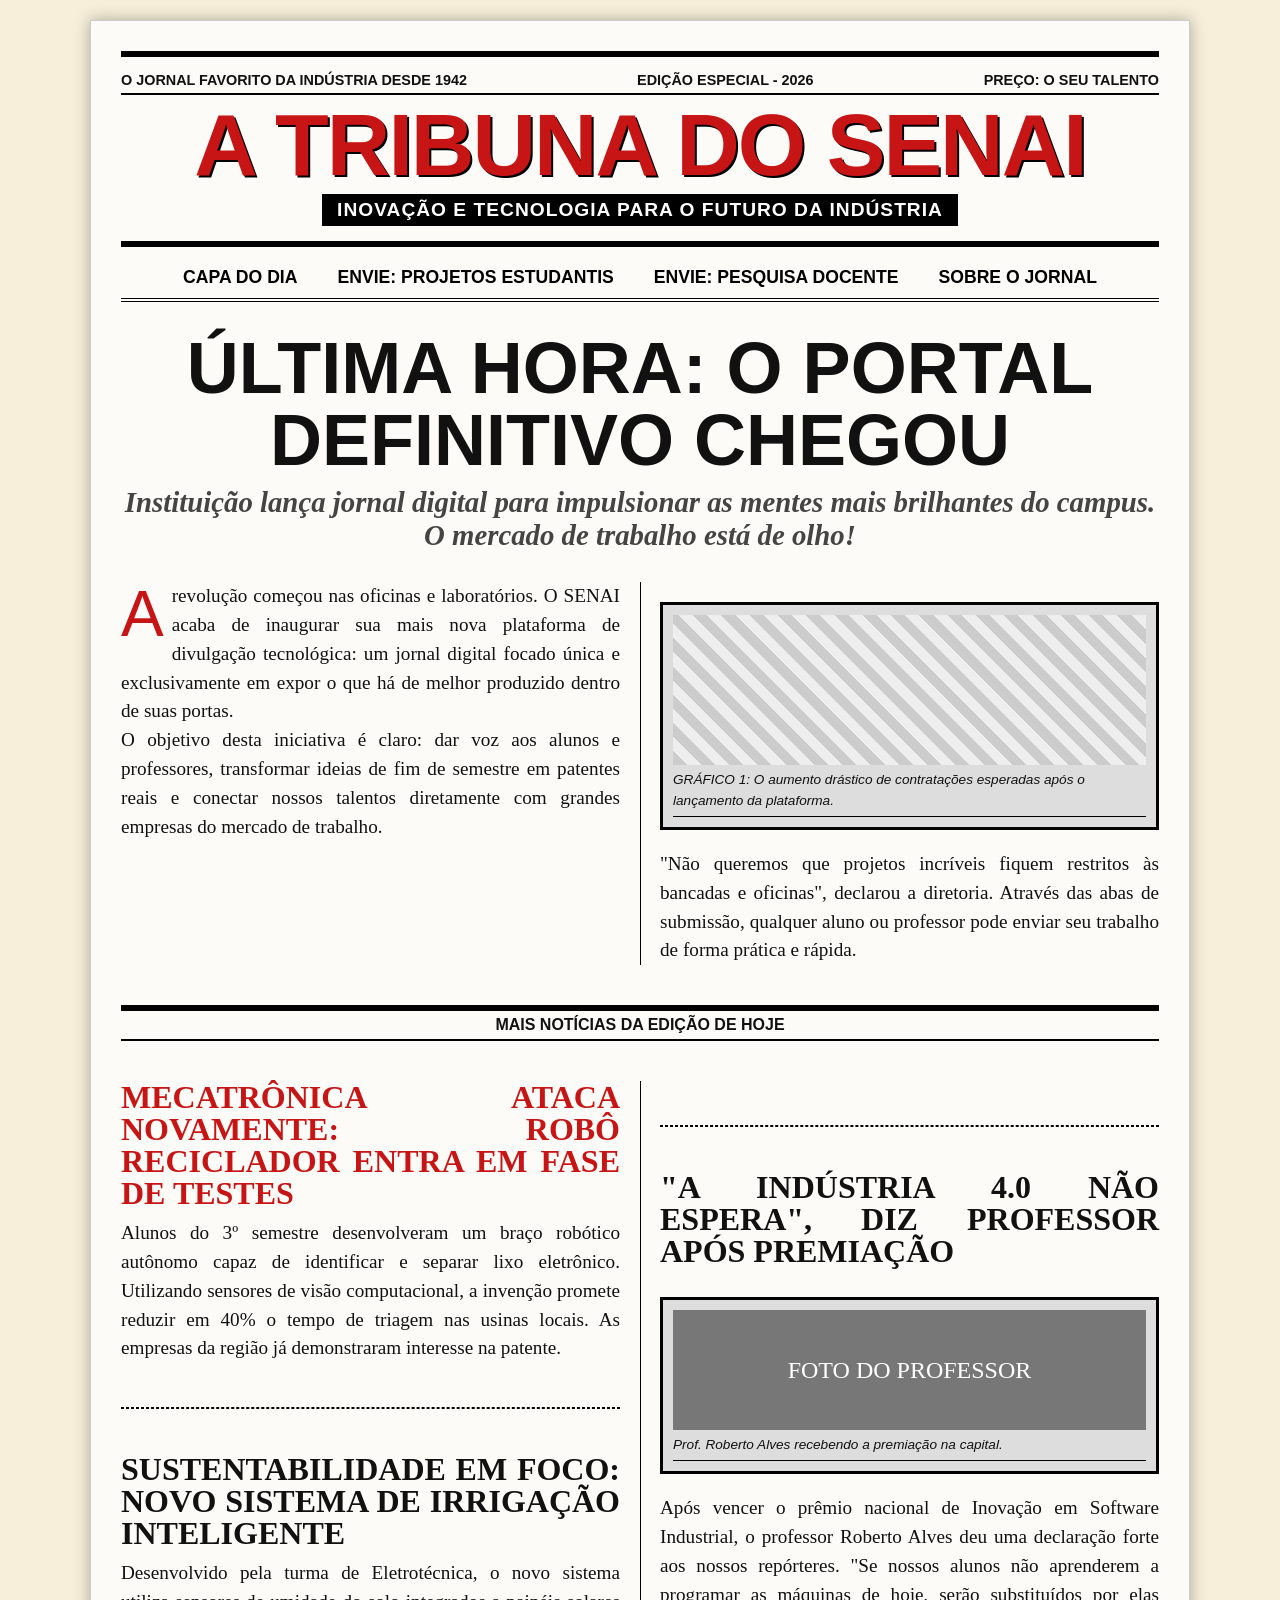
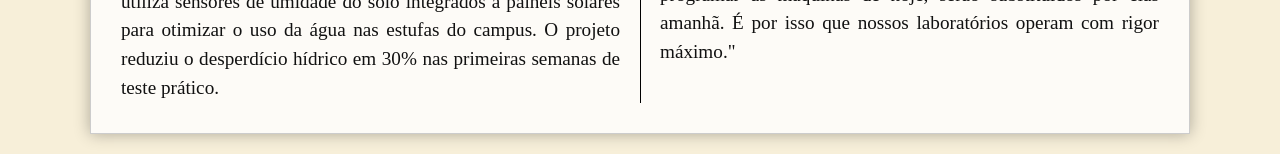
==== index.html @ 489e4335 "a" ====
<!DOCTYPE html>
<html lang="pt-br">
<head>
    <meta charset="UTF-8">
    <title>Tribuna SENAI - Capa</title>
    <link rel="stylesheet" href="style.css">
</head>
<body>

    <div class="folha-jornal">
        
        <div class="cabecalho">
            <div class="data-edicao">
                <span>O jornal favorito da Indústria desde 1942</span>
                <span>Edição Especial - 2026</span>
                <span>Preço: O Seu Talento</span>
            </div>
            <h1 class="titulo-jornal">A TRIBUNA DO SENAI</h1>
            <div class="subtitulo-jornal">INOVAÇÃO E TECNOLOGIA PARA O FUTURO DA INDÚSTRIA</div>
        </div>

        <nav>
            <a href="index.html">Capa do Dia</a>
            <a href="alunos.html">Envie: Projetos Estudantis</a>
            <a href="professores.html">Envie: Pesquisa Docente</a>
            <a href="sobre.html">Sobre o Jornal</a>
        </nav>

        <div class="manchete-principal">
            <h1>ÚLTIMA HORA: O PORTAL DEFINITIVO CHEGOU</h1>
            <h2>Instituição lança jornal digital para impulsionar as mentes mais brilhantes do campus. O mercado de trabalho está de olho!</h2>
        </div>

        <div class="colunas-noticia">
            <p class="primeira-letra">
                A revolução começou nas oficinas e laboratórios. O SENAI acaba de inaugurar sua mais nova plataforma de divulgação tecnológica: um jornal digital focado única e exclusivamente em expor o que há de melhor produzido dentro de suas portas. 
            </p>
            <p>
                O objetivo desta iniciativa é claro: dar voz aos alunos e professores, transformar ideias de fim de semestre em patentes reais e conectar nossos talentos diretamente com grandes empresas do mercado de trabalho.
            </p>

            <div class="foto-jornal">
                <div style="width: 100%; height: 150px; background: repeating-linear-gradient(45deg, #ccc, #ccc 10px, #eee 10px, #eee 20px);"></div>
                <div class="legenda">GRÁFICO 1: O aumento drástico de contratações esperadas após o lançamento da plataforma.</div>
            </div>

            <p>
                "Não queremos que projetos incríveis fiquem restritos às bancadas e oficinas", declarou a diretoria. Através das abas de submissão, qualquer aluno ou professor pode enviar seu trabalho de forma prática e rápida.
            </p>
        </div>

        <div style="border-top: 6px solid #000; border-bottom: 2px solid #000; margin: 40px 0; padding: 5px 0; text-align: center; font-weight: bold; font-family: Arial;">
            MAIS NOTÍCIAS DA EDIÇÃO DE HOJE
        </div>

        <div class="colunas-noticia">
            <!-- Notícia 1 -->
            <h2 style="font-family: 'Impact'; font-size: 2rem; color: #c71515; line-height: 1; margin-bottom: 10px;">
                MECATRÔNICA ATACA NOVAMENTE: ROBÔ RECICLADOR ENTRA EM FASE DE TESTES
            </h2>
            <p>
                Alunos do 3º semestre desenvolveram um braço robótico autônomo capaz de identificar e separar lixo eletrônico. Utilizando sensores de visão computacional, a invenção promete reduzir em 40% o tempo de triagem nas usinas locais. As empresas da região já demonstraram interesse na patente.
            </p>
            
            <br><hr style="border: 1px dashed #000; margin: 15px 0;"><br>

            <!-- Notícia 2 -->
            <h2 style="font-family: 'Impact'; font-size: 2rem; color: #111; line-height: 1; margin-bottom: 10px;">
                SUSTENTABILIDADE EM FOCO: NOVO SISTEMA DE IRRIGAÇÃO INTELIGENTE
            </h2>
            <p>
                Desenvolvido pela turma de Eletrotécnica, o novo sistema utiliza sensores de umidade do solo integrados a painéis solares para otimizar o uso da água nas estufas do campus. O projeto reduziu o desperdício hídrico em 30% nas primeiras semanas de teste prático.
            </p>

            <br><hr style="border: 1px dashed #000; margin: 15px 0;"><br>

            <!-- Notícia 3 -->
            <h2 style="font-family: 'Impact'; font-size: 2rem; color: #111; line-height: 1; margin-bottom: 10px;">
                "A INDÚSTRIA 4.0 NÃO ESPERA", DIZ PROFESSOR APÓS PREMIAÇÃO
            </h2>
            <div class="foto-jornal">
                <div style="width: 100%; height: 120px; background-color: #777; color: #fff; display: flex; align-items: center; justify-content: center; font-family: 'Impact'; font-size: 1.5rem;">FOTO DO PROFESSOR</div>
                <div class="legenda">Prof. Roberto Alves recebendo a premiação na capital.</div>
            </div>
            <p>
                Após vencer o prêmio nacional de Inovação em Software Industrial, o professor Roberto Alves deu uma declaração forte aos nossos repórteres. "Se nossos alunos não aprenderem a programar as máquinas de hoje, serão substituídos por elas amanhã. É por isso que nossos laboratórios operam com rigor máximo." 
            </p>

        </div>

    </div>

</body>
</html>
---- style.css ----
/* style.css - Tema Jornal Digital SENAI */

/* Fontes e Reset */
* {
    margin: 0;
    padding: 0;
    box-sizing: border-box;
}

body {
    background-color: #f7efd9;
    color: #111;
    font-family: 'Times New Roman', Times, serif; 
    padding: 20px;
}

.folha-jornal {
    max-width: 1100px;
    margin: 0 auto;
    background-color: #fdfbf7;
    padding: 30px;
    border: 1px solid #ccc;
    box-shadow: 0 0 15px rgba(0,0,0,0.3);
}

.cabecalho {
    text-align: center;
    border-top: 6px solid #000;
    border-bottom: 6px solid #000;
    padding: 15px 0;
    margin-bottom: 10px;
}

.data-edicao {
    display: flex;
    justify-content: space-between;
    font-size: 0.9em;
    font-family: Arial, sans-serif;
    text-transform: uppercase;
    font-weight: bold;
    border-bottom: 2px solid #000;
    padding-bottom: 5px;
    margin-bottom: 10px;
}

.titulo-jornal {
    font-family: 'Impact', 'Arial Black', sans-serif;
    font-size: 5.5rem;
    color: #c71515; 
    text-transform: uppercase;
    letter-spacing: -2px;
    line-height: 0.9;
    text-shadow: 2px 2px 0px #000;
    margin: 10px 0;
}

.subtitulo-jornal {
    font-family: Arial, sans-serif;
    background-color: #000;
    color: #fff;
    display: inline-block;
    padding: 5px 15px;
    font-weight: bold;
    letter-spacing: 1px;
    font-size: 1.2rem;
}

nav {
    display: flex;
    justify-content: center;
    border-bottom: 4px double #000;
    padding: 10px 0;
    margin-bottom: 30px;
}

nav a {
    color: #000;
    text-decoration: none;
    font-family: Arial, sans-serif;
    font-weight: bold;
    font-size: 1.1rem;
    margin: 0 20px;
    text-transform: uppercase;
    transition: color 0.2s;
}

nav a:hover {
    color: #c71515;
    text-decoration: underline;
}

.manchete-principal {
    text-align: center;
    margin-bottom: 30px;
}

.manchete-principal h1 {
    font-family: 'Impact', 'Arial Black', sans-serif;
    font-size: 4.5rem;
    text-transform: uppercase;
    line-height: 1;
    margin-bottom: 10px;
}

.manchete-principal h2 {
    font-size: 1.8rem;
    font-style: italic;
    color: #444;
}

.colunas-noticia {
    column-count: 2; 
    column-gap: 40px;
    column-rule: 1px solid #000; 
    font-size: 1.2rem;
    line-height: 1.5;
    text-align: justify;
}

.primeira-letra::first-letter {
    font-size: 4rem;
    font-family: 'Impact', sans-serif;
    float: left;
    margin-right: 8px;
    line-height: 1;
    color: #c71515;
}

.foto-jornal {
    width: 100%;
    border: 3px solid #000;
    background-color: #ddd;
    display: inline-flex; /* Alterado para evitar quebra */
    flex-direction: column;
    align-items: center;
    justify-content: center;
    margin: 20px 0;
    padding: 10px;
    break-inside: avoid; /* CORREÇÃO: Evita que a foto quebre entre as colunas */
    page-break-inside: avoid;
}

.foto-jornal img {
    max-width: 100%;
    height: auto;
    filter: grayscale(100%) contrast(120%);
}

.legenda {
    font-family: Arial, sans-serif;
    font-size: 0.85rem;
    font-style: italic;
    border-bottom: 1px solid #000;
    padding-bottom: 5px;
    margin-top: 5px;
    width: 100%;
    text-align: left;
}

/* --- NOVOS ESTILOS PARA O GRÁFICO (Página Sobre Nós) --- */
.grafico-container {
    break-inside: avoid;
    margin: 30px 0;
}

.grafico-barras {
    display: flex;
    align-items: flex-end;
    gap: 15px;
    height: 180px;
    padding: 10px;
    border-bottom: 2px solid #000;
    border-left: 2px solid #000;
    background-color: #fdfbf7;
}

.barra {
    flex: 1;
    background-color: #444;
    text-align: center;
    color: white;
    font-family: Arial, sans-serif;
    font-weight: bold;
    display: flex;
    align-items: flex-end;
    justify-content: center;
    padding-bottom: 10px;
    transition: background-color 0.3s;
}

.barra:hover {
    background-color: #c71515;
}

.labels-grafico {
    display: flex;
    justify-content: space-between;
    font-family: Arial, sans-serif;
    font-size: 0.9rem;
    font-weight: bold;
    margin-top: 5px;
    padding-left: 10px;
}
/* -------------------------------------------------------- */

.formulario-box {
    border: 4px solid #000;
    padding: 30px;
    background-color: #f4f4f4;
    margin-top: 20px;
    break-inside: avoid;
}

.formulario-box h2 {
    font-family: 'Impact', sans-serif;
    font-size: 2.5rem;
    text-transform: uppercase;
    margin-bottom: 20px;
    color: #c71515;
    text-align: center;
}

.form-group {
    margin-bottom: 15px;
    font-family: Arial, sans-serif;
}

.form-group label {
    display: block;
    font-weight: bold;
    margin-bottom: 5px;
    text-transform: uppercase;
    font-size: 0.9rem;
}

.form-group input, .form-group textarea {
    width: 100%;
    padding: 10px;
    border: 2px solid #000;
    background-color: #fff;
    font-family: Arial, sans-serif;
}

.btn-enviar {
    display: block;
    width: 100%;
    background-color: #c71515;
    color: #fff;
    font-family: 'Impact', sans-serif;
    font-size: 1.8rem;
    border: 3px solid #000;
    padding: 15px;
    cursor: pointer;
    text-transform: uppercase;
    transition: background 0.3s;
}

.btn-enviar:hover {
    background-color: #000;
}

.modal-overlay {
    display: none;
    position: fixed;
    top: 0; left: 0; width: 100%; height: 100%;
    background: rgba(0,0,0,0.8);
    align-items: center; justify-content: center;
    z-index: 1000;
}

.modal-content {
    background: #fdfbf7;
    padding: 40px;
    border: 5px solid #c71515;
    text-align: center;
    max-width: 500px;
    font-family: Arial, sans-serif;
}

.modal-content h3 {
    font-family: 'Impact', sans-serif;
    font-size: 2.5rem;
    margin-bottom: 15px;
    text-transform: uppercase;
}

.modal-btn {
    background: #000;
    color: #fff;
    padding: 10px 20px;
    border: none;
    font-weight: bold;
    cursor: pointer;
    margin-top: 20px;
    font-size: 1.2rem;
}
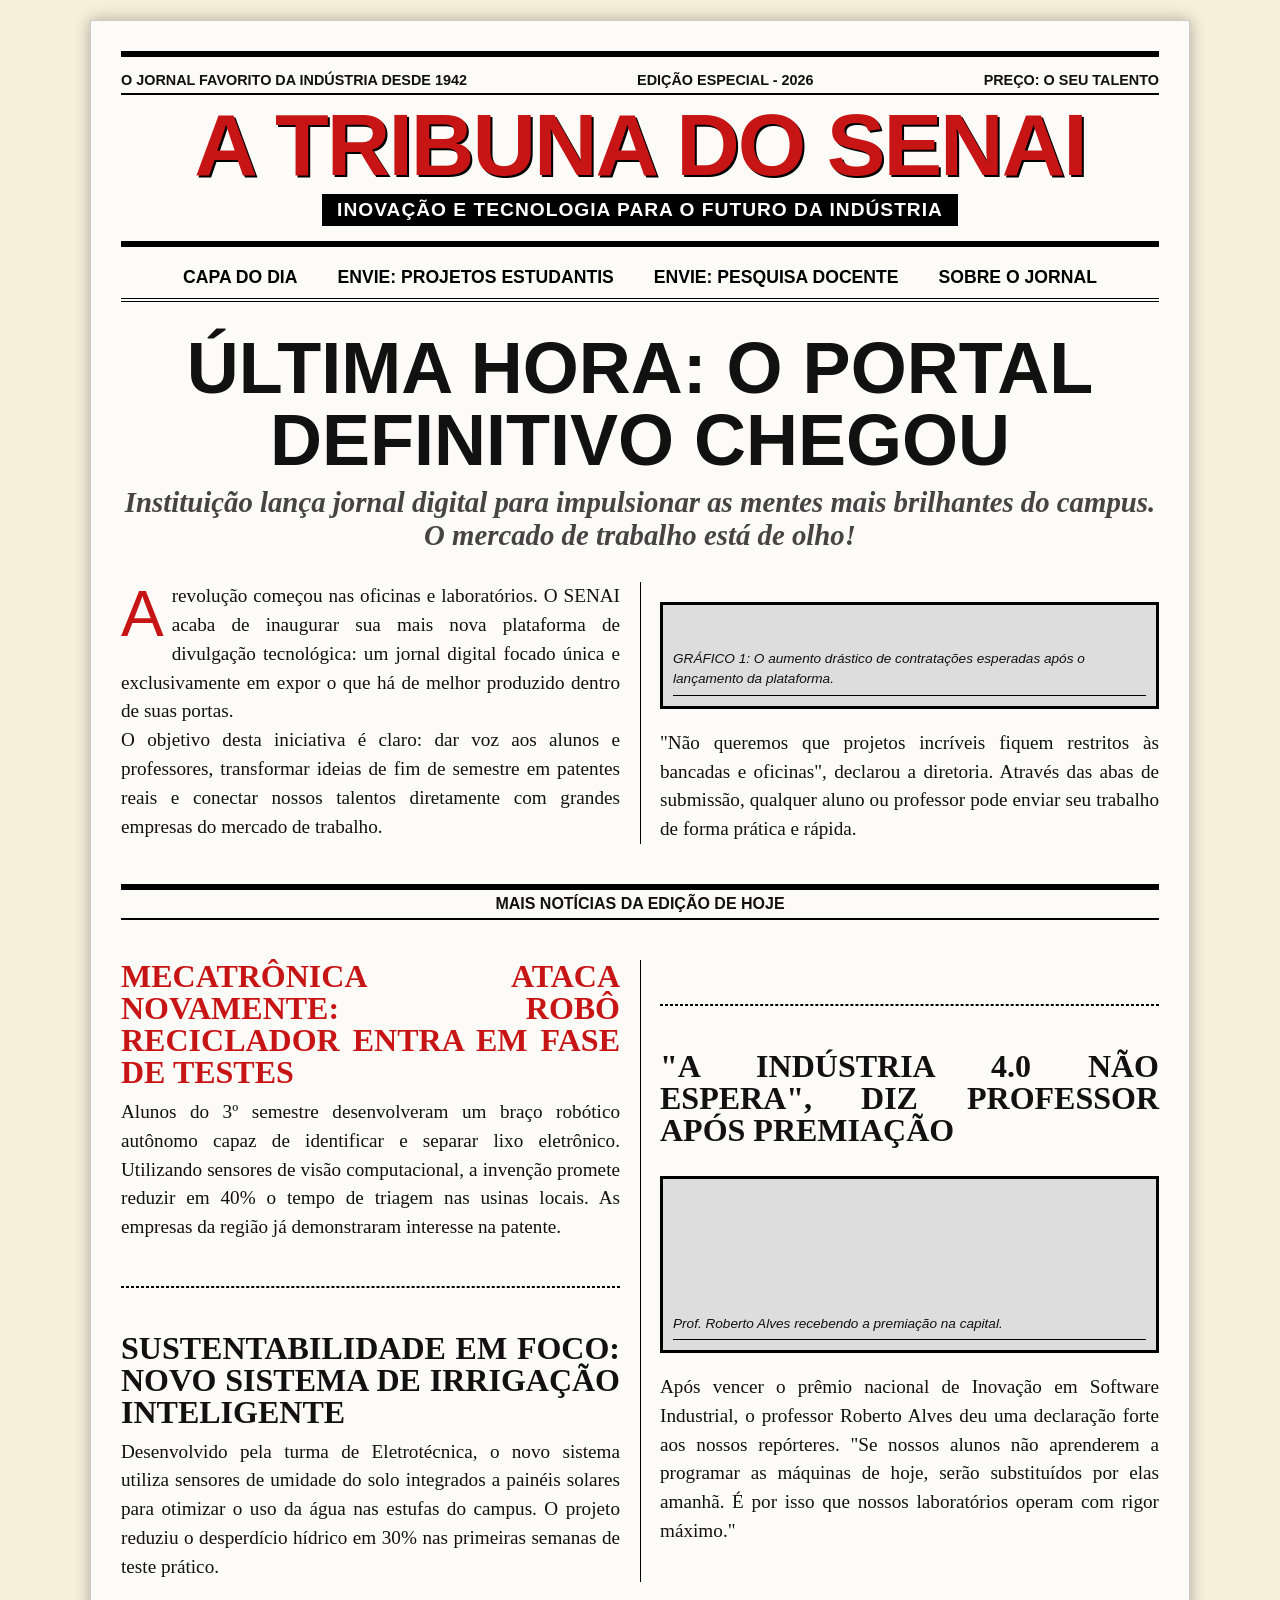
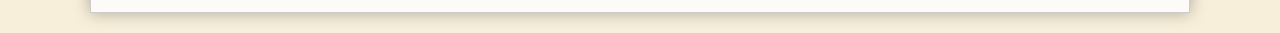
==== commit 93733229: "Finalizado" ====
--- a/index.html
+++ b/index.html
@@ -40,7 +40,7 @@
             </p>
 
             <div class="foto-jornal">
-                <div style="width: 100%; height: 150px; background: repeating-linear-gradient(45deg, #ccc, #ccc 10px, #eee 10px, #eee 20px);"></div>
+                <div style="height: 100%; width: 150;"><img src="grafico.jpeg" alt=""></div>
                 <div class="legenda">GRÁFICO 1: O aumento drástico de contratações esperadas após o lançamento da plataforma.</div>
             </div>
 
@@ -79,7 +79,7 @@
                 "A INDÚSTRIA 4.0 NÃO ESPERA", DIZ PROFESSOR APÓS PREMIAÇÃO
             </h2>
             <div class="foto-jornal">
-                <div style="width: 100%; height: 120px; background-color: #777; color: #fff; display: flex; align-items: center; justify-content: center; font-family: 'Impact'; font-size: 1.5rem;">FOTO DO PROFESSOR</div>
+                <div style="width: 100%; height: 120px;"><img src="homen.jpeg" alt=""></div>
                 <div class="legenda">Prof. Roberto Alves recebendo a premiação na capital.</div>
             </div>
             <p>
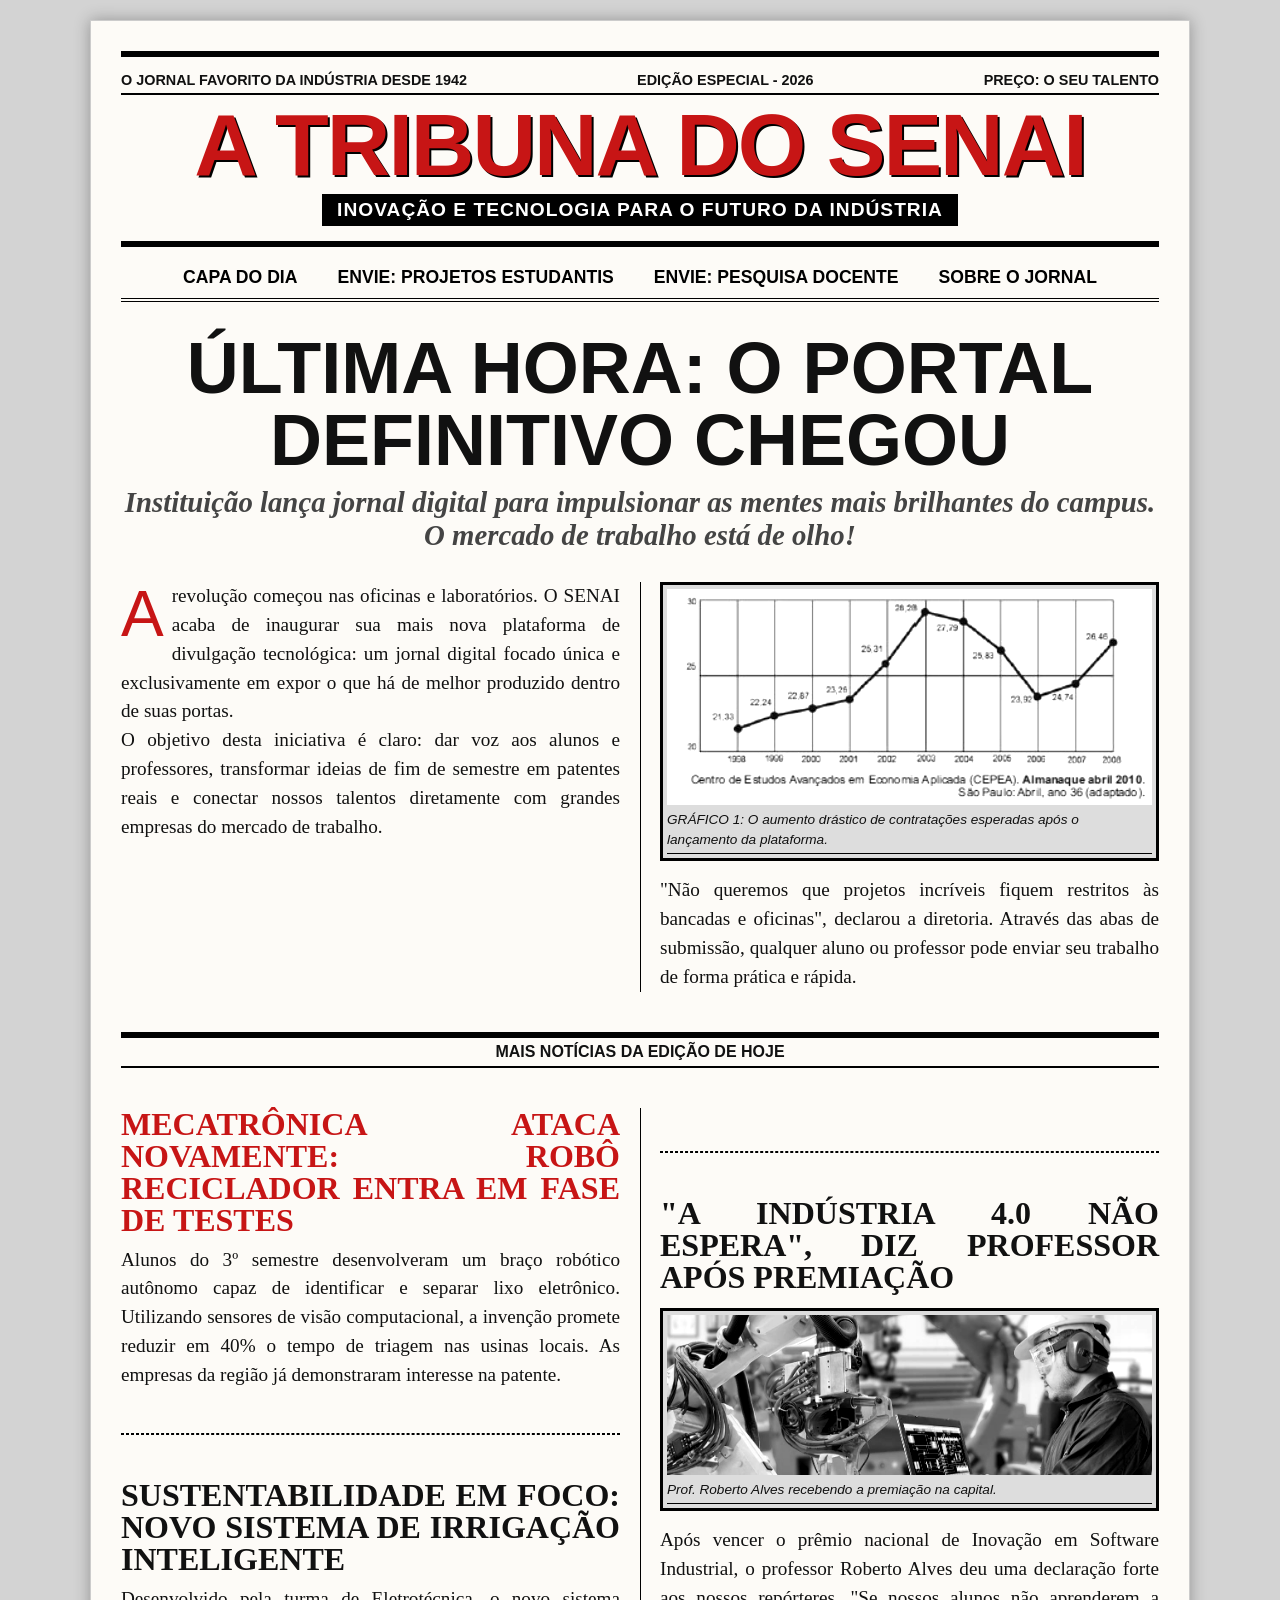
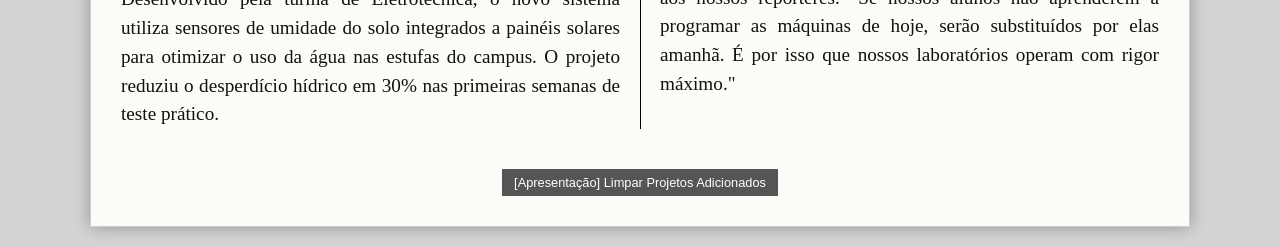
==== commit d2255471: "Add files via upload 3.0" ====
--- a/index.html
+++ b/index.html
@@ -26,6 +26,7 @@
             <a href="sobre.html">Sobre o Jornal</a>
         </nav>
 
+        <!-- MANCHETE PRINCIPAL -->
         <div class="manchete-principal">
             <h1>ÚLTIMA HORA: O PORTAL DEFINITIVO CHEGOU</h1>
             <h2>Instituição lança jornal digital para impulsionar as mentes mais brilhantes do campus. O mercado de trabalho está de olho!</h2>
@@ -39,8 +40,9 @@
                 O objetivo desta iniciativa é claro: dar voz aos alunos e professores, transformar ideias de fim de semestre em patentes reais e conectar nossos talentos diretamente com grandes empresas do mercado de trabalho.
             </p>
 
+            <!-- FOTO DA NOTÍCIA DE CAPA -->
             <div class="foto-jornal">
-                <div style="height: 100%; width: 150;"><img src="grafico.jpeg" alt=""></div>
+                <img src="grafico.jpeg" alt="Gráfico de crescimento">
                 <div class="legenda">GRÁFICO 1: O aumento drástico de contratações esperadas após o lançamento da plataforma.</div>
             </div>
 
@@ -53,42 +55,119 @@
             MAIS NOTÍCIAS DA EDIÇÃO DE HOJE
         </div>
 
+        <!-- NOTÍCIAS FICTÍCIAS FIXAS SEPARADAS POR LINHAS -->
         <div class="colunas-noticia">
             <!-- Notícia 1 -->
-            <h2 style="font-family: 'Impact'; font-size: 2rem; color: #c71515; line-height: 1; margin-bottom: 10px;">
-                MECATRÔNICA ATACA NOVAMENTE: ROBÔ RECICLADOR ENTRA EM FASE DE TESTES
-            </h2>
-            <p>
-                Alunos do 3º semestre desenvolveram um braço robótico autônomo capaz de identificar e separar lixo eletrônico. Utilizando sensores de visão computacional, a invenção promete reduzir em 40% o tempo de triagem nas usinas locais. As empresas da região já demonstraram interesse na patente.
-            </p>
-            
+            <div style="break-inside: avoid;">
+                <h2 style="font-family: 'Impact'; font-size: 2rem; color: #c71515; line-height: 1; margin-bottom: 10px;">
+                    MECATRÔNICA ATACA NOVAMENTE: ROBÔ RECICLADOR ENTRA EM FASE DE TESTES
+                </h2>
+                <p>
+                    Alunos do 3º semestre desenvolveram um braço robótico autônomo capaz de identificar e separar lixo eletrônico. Utilizando sensores de visão computacional, a invenção promete reduzir em 40% o tempo de triagem nas usinas locais. As empresas da região já demonstraram interesse na patente.
+                </p>
+            </div>
+
             <br><hr style="border: 1px dashed #000; margin: 15px 0;"><br>
 
             <!-- Notícia 2 -->
-            <h2 style="font-family: 'Impact'; font-size: 2rem; color: #111; line-height: 1; margin-bottom: 10px;">
-                SUSTENTABILIDADE EM FOCO: NOVO SISTEMA DE IRRIGAÇÃO INTELIGENTE
-            </h2>
-            <p>
-                Desenvolvido pela turma de Eletrotécnica, o novo sistema utiliza sensores de umidade do solo integrados a painéis solares para otimizar o uso da água nas estufas do campus. O projeto reduziu o desperdício hídrico em 30% nas primeiras semanas de teste prático.
-            </p>
+            <div style="break-inside: avoid;">
+                <h2 style="font-family: 'Impact'; font-size: 2rem; color: #111; line-height: 1; margin-bottom: 10px;">
+                    SUSTENTABILIDADE EM FOCO: NOVO SISTEMA DE IRRIGAÇÃO INTELIGENTE
+                </h2>
+                <p>
+                    Desenvolvido pela turma de Eletrotécnica, o novo sistema utiliza sensores de umidade do solo integrados a painéis solares para otimizar o uso da água nas estufas do campus. O projeto reduziu o desperdício hídrico em 30% nas primeiras semanas de teste prático.
+                </p>
+            </div>
 
             <br><hr style="border: 1px dashed #000; margin: 15px 0;"><br>
 
-            <!-- Notícia 3 -->
-            <h2 style="font-family: 'Impact'; font-size: 2rem; color: #111; line-height: 1; margin-bottom: 10px;">
-                "A INDÚSTRIA 4.0 NÃO ESPERA", DIZ PROFESSOR APÓS PREMIAÇÃO
-            </h2>
-            <div class="foto-jornal">
-                <div style="width: 100%; height: 120px;"><img src="homen.jpeg" alt=""></div>
-                <div class="legenda">Prof. Roberto Alves recebendo a premiação na capital.</div>
+            <!-- Notícia 3 com foto -->
+            <div style="break-inside: avoid;">
+                <h2 style="font-family: 'Impact'; font-size: 2rem; color: #111; line-height: 1; margin-bottom: 10px;">
+                    "A INDÚSTRIA 4.0 NÃO ESPERA", DIZ PROFESSOR APÓS PREMIAÇÃO
+                </h2>
+                <div class="foto-jornal">
+                    <img src="homen.jpeg" alt="Prof. Roberto Alves">
+                    <div class="legenda">Prof. Roberto Alves recebendo a premiação na capital.</div>
+                </div>
+                <p>
+                    Após vencer o prêmio nacional de Inovação em Software Industrial, o professor Roberto Alves deu uma declaração forte aos nossos repórteres. "Se nossos alunos não aprenderem a programar as máquinas de hoje, serão substituídos por elas amanhã. É por isso que nossos laboratórios operam com rigor máximo." 
+                </p>
             </div>
-            <p>
-                Após vencer o prêmio nacional de Inovação em Software Industrial, o professor Roberto Alves deu uma declaração forte aos nossos repórteres. "Se nossos alunos não aprenderem a programar as máquinas de hoje, serão substituídos por elas amanhã. É por isso que nossos laboratórios operam com rigor máximo." 
-            </p>
+        </div>
 
+        <!-- SEÇÃO DE PROJETOS ENVIADOS PELOS USUÁRIOS (SEPARADOS TAMBÉM POR LINHAS PONTILHADAS) -->
+        <div id="secao-novos-projetos"></div>
+
+        <!-- Botão para resetar a demonstração -->
+        <div style="text-align: center; margin-top: 40px;">
+            <button onclick="limparProjetosApresentacao()" style="background-color: #555; color: #fff; border: none; padding: 6px 12px; font-size: 0.8rem; cursor: pointer;">[Apresentação] Limpar Projetos Adicionados</button>
         </div>
 
     </div>
 
+    <script>
+        function carregarProjetos() {
+            const conteiner = document.getElementById('secao-novos-projetos');
+            const projetosSalvos = JSON.parse(localStorage.getItem('projetosSENAI')) || [];
+
+            if (projetosSalvos.length === 0) {
+                conteiner.innerHTML = '';
+                return;
+            }
+
+            let htmlFinal = `
+                <div style="border-top: 6px solid #c71515; border-bottom: 2px solid #c71515; margin: 40px 0 25px 0; padding: 5px 0; text-align: center; font-weight: bold; font-family: Arial; color: #c71515;">
+                    PROJETOS E PESQUISAS PUBLICADOS PELA COMUNIDADE
+                </div>
+                <div class="colunas-noticia">
+            `;
+
+            projetosSalvos.forEach((proj, index) => {
+                htmlFinal += `
+                    <div style="break-inside: avoid;">
+                        <span style="background: #000; color: #fff; font-family: Arial; font-weight: bold; padding: 2px 6px; font-size: 0.75rem; text-transform: uppercase;">
+                            ${proj.tipo === 'aluno' ? 'PROJETO ESTUDANTIL' : 'PESQUISA DOCENTE'}
+                        </span>
+                        <h2 style="font-family: 'Impact'; font-size: 2rem; color: #111; line-height: 1; margin: 10px 0 5px 0;">
+                            ${proj.titulo}
+                        </h2>
+                        <p style="font-family: Arial, sans-serif; font-size: 0.85rem; font-weight: bold; color: #c71515; margin-bottom: 10px;">
+                            ${proj.tipo === 'aluno' ? 'Autores:' : 'Responsável:'} ${proj.autores} | ${proj.subinfo}
+                        </p>
+                        
+                        ${proj.imagem ? `
+                            <div class="foto-jornal">
+                                <img src="${proj.imagem}" alt="${proj.titulo}">
+                                <div class="legenda">Registro enviado para a publicação.</div>
+                            </div>
+                        ` : ''}
+
+                        <p style="font-size: 1.1rem; line-height: 1.4; text-align: justify; font-family: 'Times New Roman', serif;">
+                            ${proj.descricao}
+                        </p>
+                    </div>
+                `;
+
+                // Adiciona linha tracejada entre os projetos adicionados
+                if (index < projetosSalvos.length - 1) {
+                    htmlFinal += `<br><hr style="border: 1px dashed #000; margin: 15px 0;"><br>`;
+                }
+            });
+
+            htmlFinal += `</div>`;
+            conteiner.innerHTML = htmlFinal;
+        }
+
+        function limparProjetosApresentacao() {
+            if (confirm("Deseja apagar os projetos adicionados para reiniciar a demonstração?")) {
+                localStorage.removeItem('projetosSENAI');
+                carregarProjetos();
+            }
+        }
+
+        window.onload = carregarProjetos;
+    </script>
+
 </body>
 </html>
--- a/style.css
+++ b/style.css
@@ -1,6 +1,5 @@
 /* style.css - Tema Jornal Digital SENAI */
 
-/* Fontes e Reset */
 * {
     margin: 0;
     padding: 0;
@@ -8,7 +7,7 @@
 }
 
 body {
-    background-color: #f7efd9;
+    background-color: rgb(211, 211, 211);
     color: #111;
     font-family: 'Times New Roman', Times, serif; 
     padding: 20px;
@@ -126,24 +125,27 @@
     color: #c71515;
 }
 
+/* FOTO AJUSTADA */
 .foto-jornal {
     width: 100%;
     border: 3px solid #000;
     background-color: #ddd;
-    display: inline-flex; /* Alterado para evitar quebra */
+    display: flex;
     flex-direction: column;
     align-items: center;
     justify-content: center;
-    margin: 20px 0;
-    padding: 10px;
-    break-inside: avoid; /* CORREÇÃO: Evita que a foto quebre entre as colunas */
+    margin: 15px 0;
+    padding: 4px;
+    break-inside: avoid;
     page-break-inside: avoid;
 }
 
 .foto-jornal img {
-    max-width: 100%;
-    height: auto;
+    width: 100%;
+    max-height: 250px;
+    object-fit: cover;
     filter: grayscale(100%) contrast(120%);
+    display: block;
 }
 
 .legenda {
@@ -151,57 +153,62 @@
     font-size: 0.85rem;
     font-style: italic;
     border-bottom: 1px solid #000;
-    padding-bottom: 5px;
+    padding-bottom: 3px;
     margin-top: 5px;
     width: 100%;
     text-align: left;
 }
 
-/* --- NOVOS ESTILOS PARA O GRÁFICO (Página Sobre Nós) --- */
+/* ESTILIZAÇÃO DO GRÁFICO DE BARRAS */
 .grafico-container {
+    border: 3px solid #000;
+    background-color: #f4f4f4;
+    padding: 15px;
+    margin: 20px 0;
     break-inside: avoid;
-    margin: 30px 0;
+    text-align: center;
 }
 
 .grafico-barras {
     display: flex;
     align-items: flex-end;
-    gap: 15px;
-    height: 180px;
-    padding: 10px;
-    border-bottom: 2px solid #000;
+    justify-content: space-around;
+    height: 160px;
+    border-bottom: 3px solid #000;
     border-left: 2px solid #000;
-    background-color: #fdfbf7;
+    padding: 10px 5px 0 5px;
+    margin: 15px 0 5px 0;
+    background-color: #fff;
 }
 
 .barra {
-    flex: 1;
-    background-color: #444;
-    text-align: center;
-    color: white;
-    font-family: Arial, sans-serif;
-    font-weight: bold;
-    display: flex;
-    align-items: flex-end;
+    width: 18%;
+    background-color: #000;
+    color: #fff;
+    font-family: Arial, sans-serif;
+    font-size: 0.85rem;
+    font-weight: bold;
+    display: flex;
+    align-items: flex-start;
     justify-content: center;
-    padding-bottom: 10px;
-    transition: background-color 0.3s;
-}
-
-.barra:hover {
-    background-color: #c71515;
+    padding-top: 4px;
+    box-sizing: border-box;
+    transition: height 0.3s ease;
 }
 
 .labels-grafico {
     display: flex;
-    justify-content: space-between;
-    font-family: Arial, sans-serif;
-    font-size: 0.9rem;
-    font-weight: bold;
-    margin-top: 5px;
-    padding-left: 10px;
-}
-/* -------------------------------------------------------- */
+    justify-content: space-around;
+    font-family: Arial, sans-serif;
+    font-weight: bold;
+    font-size: 0.85rem;
+    margin-bottom: 10px;
+}
+
+.labels-grafico span {
+    width: 18%;
+    text-align: center;
+}
 
 .formulario-box {
     border: 4px solid #000;
@@ -221,7 +228,7 @@
 }
 
 .form-group {
-    margin-bottom: 15px;
+    margin-bottom: 20px;
     font-family: Arial, sans-serif;
 }
 
@@ -244,19 +251,32 @@
 .btn-enviar {
     display: block;
     width: 100%;
-    background-color: #c71515;
+    background: linear-gradient(180deg, #d91c1c 0%, #9e0e0e 100%);
     color: #fff;
     font-family: 'Impact', sans-serif;
     font-size: 1.8rem;
+    letter-spacing: 1px;
     border: 3px solid #000;
-    padding: 15px;
+    padding: 12px;
     cursor: pointer;
     text-transform: uppercase;
-    transition: background 0.3s;
+    box-shadow: 4px 4px 0px #000;
+    transition: all 0.15s ease-in-out;
+    margin-top: 20px;
 }
 
 .btn-enviar:hover {
-    background-color: #000;
+    background: linear-gradient(180deg, #111 0%, #333 100%);
+    box-shadow: 2px 2px 0px #000;
+    transform: translate(2px, 2px);
+}
+
+.btn-enviar.btn-docente {
+    background: linear-gradient(180deg, #333 0%, #000 100%);
+}
+
+.btn-enviar.btn-docente:hover {
+    background: linear-gradient(180deg, #c71515 0%, #9e0e0e 100%);
 }
 
 .modal-overlay {
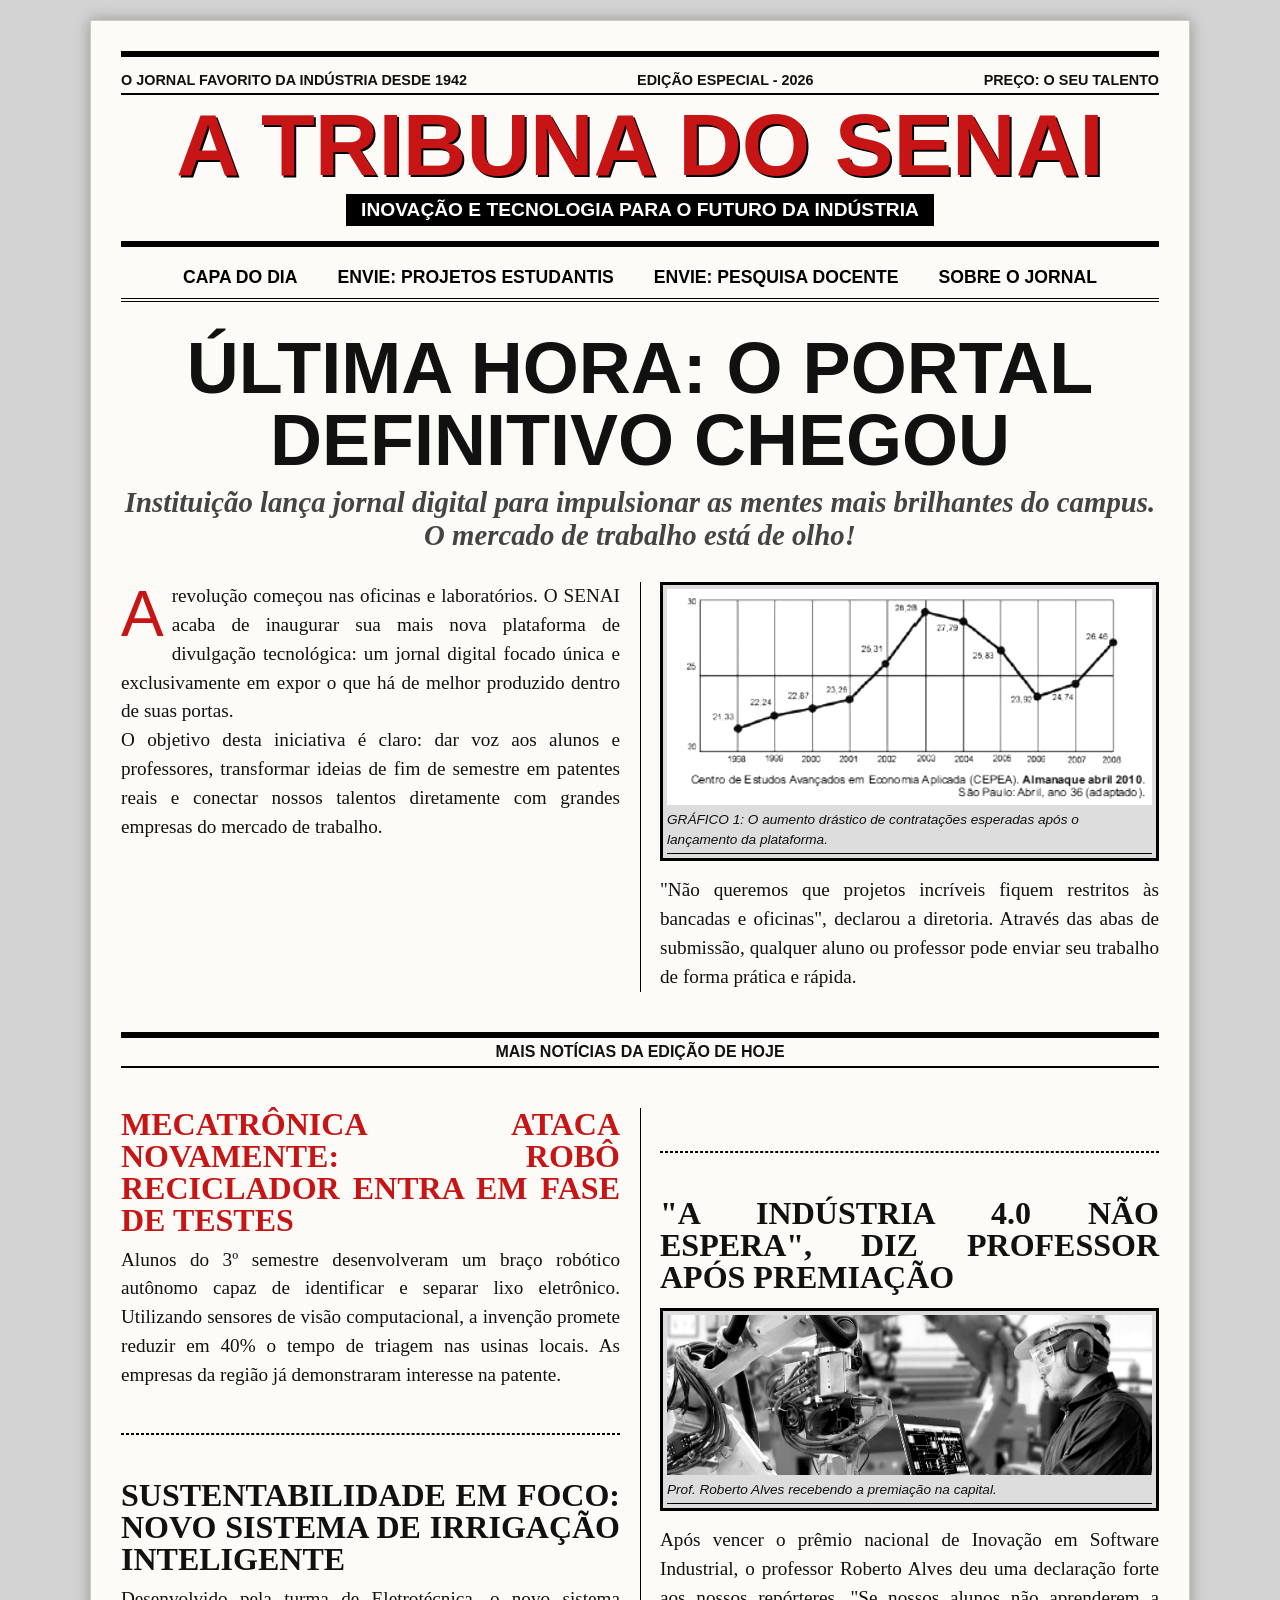
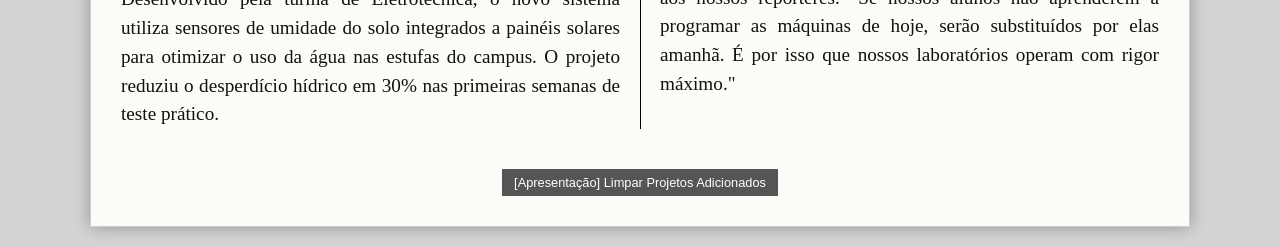
==== commit 2e5401d7: "5.2" ====
--- a/index.html
+++ b/index.html
@@ -2,6 +2,7 @@
 <html lang="pt-br">
 <head>
     <meta charset="UTF-8">
+    <meta name="viewport" content="width=device-width, initial-scale=1.0">
     <title>Tribuna SENAI - Capa</title>
     <link rel="stylesheet" href="style.css">
 </head>
@@ -19,14 +20,18 @@
             <div class="subtitulo-jornal">INOVAÇÃO E TECNOLOGIA PARA O FUTURO DA INDÚSTRIA</div>
         </div>
 
-        <nav>
+        <!-- Botão de menu reestilizado -->
+        <div class="menu-toggle" onclick="toggleMenu()">☰ Menu</div>
+        
+        <div class="overlay-menu" id="overlay" onclick="toggleMenu()"></div>
+
+        <nav id="menuPrincipal">
             <a href="index.html">Capa do Dia</a>
             <a href="alunos.html">Envie: Projetos Estudantis</a>
             <a href="professores.html">Envie: Pesquisa Docente</a>
             <a href="sobre.html">Sobre o Jornal</a>
         </nav>
 
-        <!-- MANCHETE PRINCIPAL -->
         <div class="manchete-principal">
             <h1>ÚLTIMA HORA: O PORTAL DEFINITIVO CHEGOU</h1>
             <h2>Instituição lança jornal digital para impulsionar as mentes mais brilhantes do campus. O mercado de trabalho está de olho!</h2>
@@ -40,7 +45,6 @@
                 O objetivo desta iniciativa é claro: dar voz aos alunos e professores, transformar ideias de fim de semestre em patentes reais e conectar nossos talentos diretamente com grandes empresas do mercado de trabalho.
             </p>
 
-            <!-- FOTO DA NOTÍCIA DE CAPA -->
             <div class="foto-jornal">
                 <img src="grafico.jpeg" alt="Gráfico de crescimento">
                 <div class="legenda">GRÁFICO 1: O aumento drástico de contratações esperadas após o lançamento da plataforma.</div>
@@ -55,11 +59,9 @@
             MAIS NOTÍCIAS DA EDIÇÃO DE HOJE
         </div>
 
-        <!-- NOTÍCIAS FICTÍCIAS FIXAS SEPARADAS POR LINHAS -->
         <div class="colunas-noticia">
-            <!-- Notícia 1 -->
             <div style="break-inside: avoid;">
-                <h2 style="font-family: 'Impact'; font-size: 2rem; color: #c71515; line-height: 1; margin-bottom: 10px;">
+                <h2 style="font-family: 'Impact'; font-size: 2rem; color: #c71515; line-height: 1; margin-bottom: 10px; letter-spacing: 0px;">
                     MECATRÔNICA ATACA NOVAMENTE: ROBÔ RECICLADOR ENTRA EM FASE DE TESTES
                 </h2>
                 <p>
@@ -69,9 +71,8 @@
 
             <br><hr style="border: 1px dashed #000; margin: 15px 0;"><br>
 
-            <!-- Notícia 2 -->
             <div style="break-inside: avoid;">
-                <h2 style="font-family: 'Impact'; font-size: 2rem; color: #111; line-height: 1; margin-bottom: 10px;">
+                <h2 style="font-family: 'Impact'; font-size: 2rem; color: #111; line-height: 1; margin-bottom: 10px; letter-spacing: 0px;">
                     SUSTENTABILIDADE EM FOCO: NOVO SISTEMA DE IRRIGAÇÃO INTELIGENTE
                 </h2>
                 <p>
@@ -81,9 +82,8 @@
 
             <br><hr style="border: 1px dashed #000; margin: 15px 0;"><br>
 
-            <!-- Notícia 3 com foto -->
             <div style="break-inside: avoid;">
-                <h2 style="font-family: 'Impact'; font-size: 2rem; color: #111; line-height: 1; margin-bottom: 10px;">
+                <h2 style="font-family: 'Impact'; font-size: 2rem; color: #111; line-height: 1; margin-bottom: 10px; letter-spacing: 0px;">
                     "A INDÚSTRIA 4.0 NÃO ESPERA", DIZ PROFESSOR APÓS PREMIAÇÃO
                 </h2>
                 <div class="foto-jornal">
@@ -96,10 +96,8 @@
             </div>
         </div>
 
-        <!-- SEÇÃO DE PROJETOS ENVIADOS PELOS USUÁRIOS (SEPARADOS TAMBÉM POR LINHAS PONTILHADAS) -->
         <div id="secao-novos-projetos"></div>
 
-        <!-- Botão para resetar a demonstração -->
         <div style="text-align: center; margin-top: 40px;">
             <button onclick="limparProjetosApresentacao()" style="background-color: #555; color: #fff; border: none; padding: 6px 12px; font-size: 0.8rem; cursor: pointer;">[Apresentação] Limpar Projetos Adicionados</button>
         </div>
@@ -107,6 +105,11 @@
     </div>
 
     <script>
+        function toggleMenu() {
+            document.getElementById('menuPrincipal').classList.toggle('aberto');
+            document.getElementById('overlay').classList.toggle('aberto');
+        }
+
         function carregarProjetos() {
             const conteiner = document.getElementById('secao-novos-projetos');
             const projetosSalvos = JSON.parse(localStorage.getItem('projetosSENAI')) || [];
@@ -129,7 +132,7 @@
                         <span style="background: #000; color: #fff; font-family: Arial; font-weight: bold; padding: 2px 6px; font-size: 0.75rem; text-transform: uppercase;">
                             ${proj.tipo === 'aluno' ? 'PROJETO ESTUDANTIL' : 'PESQUISA DOCENTE'}
                         </span>
-                        <h2 style="font-family: 'Impact'; font-size: 2rem; color: #111; line-height: 1; margin: 10px 0 5px 0;">
+                        <h2 style="font-family: 'Impact'; font-size: 2rem; color: #111; line-height: 1; margin: 10px 0 5px 0; letter-spacing: 0px;">
                             ${proj.titulo}
                         </h2>
                         <p style="font-family: Arial, sans-serif; font-size: 0.85rem; font-weight: bold; color: #c71515; margin-bottom: 10px;">
@@ -149,7 +152,6 @@
                     </div>
                 `;
 
-                // Adiciona linha tracejada entre os projetos adicionados
                 if (index < projetosSalvos.length - 1) {
                     htmlFinal += `<br><hr style="border: 1px dashed #000; margin: 15px 0;"><br>`;
                 }
@@ -170,4 +172,4 @@
     </script>
 
 </body>
-</html>+</html>
--- a/style.css
+++ b/style.css
@@ -4,6 +4,8 @@
     margin: 0;
     padding: 0;
     box-sizing: border-box;
+    word-wrap: break-word; 
+    overflow-wrap: break-word;
 }
 
 body {
@@ -47,7 +49,7 @@
     font-size: 5.5rem;
     color: #c71515; 
     text-transform: uppercase;
-    letter-spacing: -2px;
+    letter-spacing: 0px; /* Corrigido o espaçamento */
     line-height: 0.9;
     text-shadow: 2px 2px 0px #000;
     margin: 10px 0;
@@ -60,8 +62,17 @@
     display: inline-block;
     padding: 5px 15px;
     font-weight: bold;
-    letter-spacing: 1px;
+    letter-spacing: 0px; /* Corrigido o espaçamento */
     font-size: 1.2rem;
+}
+
+/* ESTILO DO BOTÃO DE MENU E OVERLAY (OCULTOS NO COMPUTADOR) */
+.menu-toggle {
+    display: none;
+}
+
+.overlay-menu {
+    display: none;
 }
 
 nav {
@@ -99,6 +110,7 @@
     text-transform: uppercase;
     line-height: 1;
     margin-bottom: 10px;
+    letter-spacing: 0px; /* Corrigido o espaçamento */
 }
 
 .manchete-principal h2 {
@@ -125,7 +137,6 @@
     color: #c71515;
 }
 
-/* FOTO AJUSTADA */
 .foto-jornal {
     width: 100%;
     border: 3px solid #000;
@@ -159,7 +170,6 @@
     text-align: left;
 }
 
-/* ESTILIZAÇÃO DO GRÁFICO DE BARRAS */
 .grafico-container {
     border: 3px solid #000;
     background-color: #f4f4f4;
@@ -255,7 +265,6 @@
     color: #fff;
     font-family: 'Impact', sans-serif;
     font-size: 1.8rem;
-    letter-spacing: 1px;
     border: 3px solid #000;
     padding: 12px;
     cursor: pointer;
@@ -313,4 +322,107 @@
     cursor: pointer;
     margin-top: 20px;
     font-size: 1.2rem;
-}+}
+
+/* AJUSTES PARA VERSÃO MOBILE (CELULAR) */
+@media (max-width: 768px) {
+    body {
+        padding: 0; 
+        background-color: #fdfbf7; 
+    }
+
+    .folha-jornal {
+        padding: 15px; 
+        box-shadow: none; 
+        border: none; 
+    }
+    
+    .colunas-noticia {
+        column-count: 1; 
+    }
+    
+    /* TÍTULOS AUMENTADOS */
+    .titulo-jornal {
+        font-size: 4.5rem; 
+    }
+    
+    .manchete-principal h1 {
+        font-size: 3.2rem;
+    }
+
+    .manchete-principal h2 {
+        font-size: 1.6rem;
+    }
+
+    /* SISTEMA DE MENU LATERAL (HUB) - BOTÃO REFEITO MAIS BONITO */
+    .menu-toggle {
+        display: block;
+        background-color: #fff;
+        color: #000;
+        border: 2px solid #000;
+        padding: 8px 16px;
+        text-align: center;
+        font-family: Arial, sans-serif;
+        font-weight: bold;
+        font-size: 1rem;
+        cursor: pointer;
+        margin: 15px auto 25px auto;
+        max-width: 140px;
+        text-transform: uppercase;
+        box-shadow: 3px 3px 0px #c71515;
+        transition: all 0.2s ease;
+    }
+
+    .menu-toggle:active {
+        transform: translate(2px, 2px);
+        box-shadow: 1px 1px 0px #c71515;
+    }
+
+    .overlay-menu.aberto {
+        display: block;
+        position: fixed;
+        top: 0; left: 0; width: 100%; height: 100%;
+        background: rgba(0,0,0,0.6);
+        z-index: 998;
+    }
+
+    nav {
+        position: fixed;
+        top: 0;
+        left: -280px; 
+        width: 250px;
+        height: 100%;
+        background-color: #111;
+        flex-direction: column;
+        justify-content: flex-start;
+        align-items: flex-start;
+        padding-top: 60px;
+        margin: 0;
+        border: none;
+        z-index: 999;
+        transition: left 0.3s ease-in-out;
+    }
+    
+    nav.aberto {
+        left: 0; 
+    }
+    
+    nav a {
+        display: block;
+        width: 100%;
+        color: #fff;
+        padding: 20px;
+        margin: 0;
+        border-bottom: 1px solid #333;
+        text-align: left;
+    }
+
+    nav a:hover {
+        background-color: #c71515;
+        text-decoration: none;
+    }
+    
+    .barra {
+        font-size: 0.7rem; 
+    }
+}
